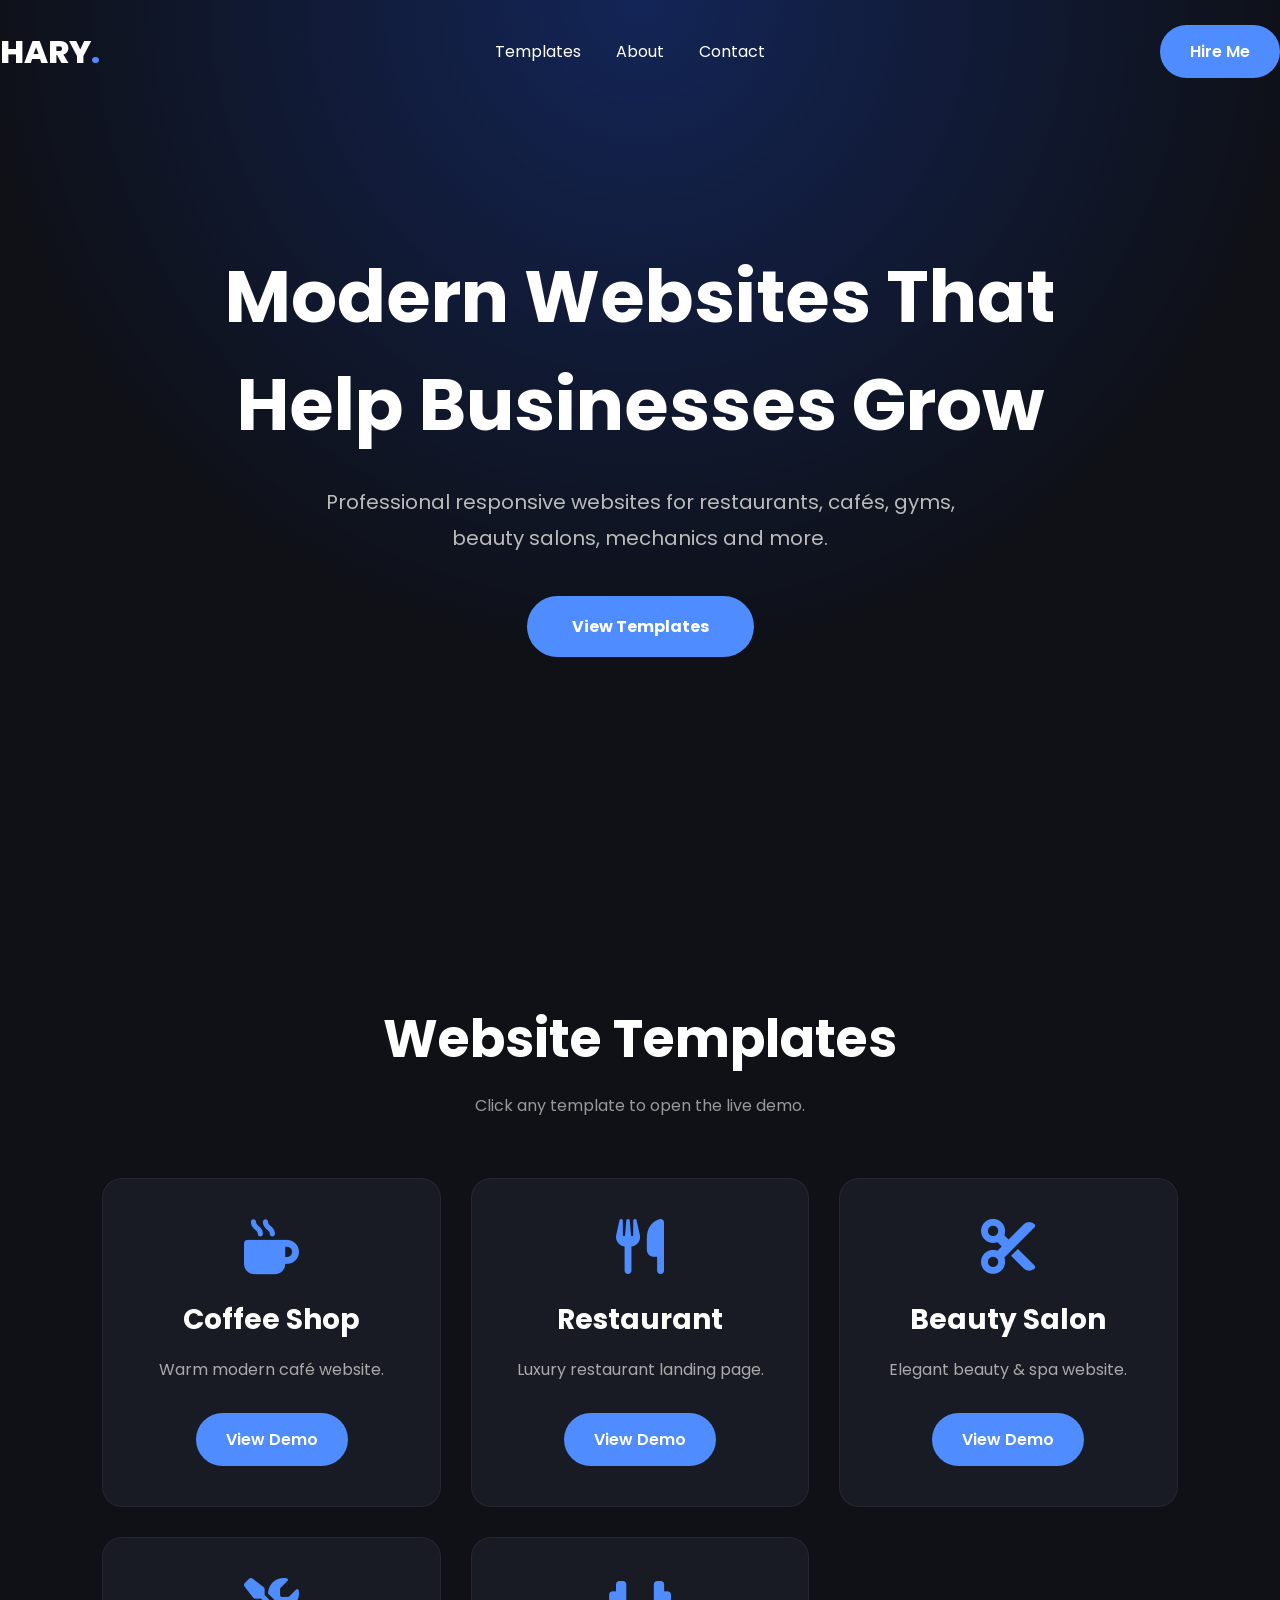
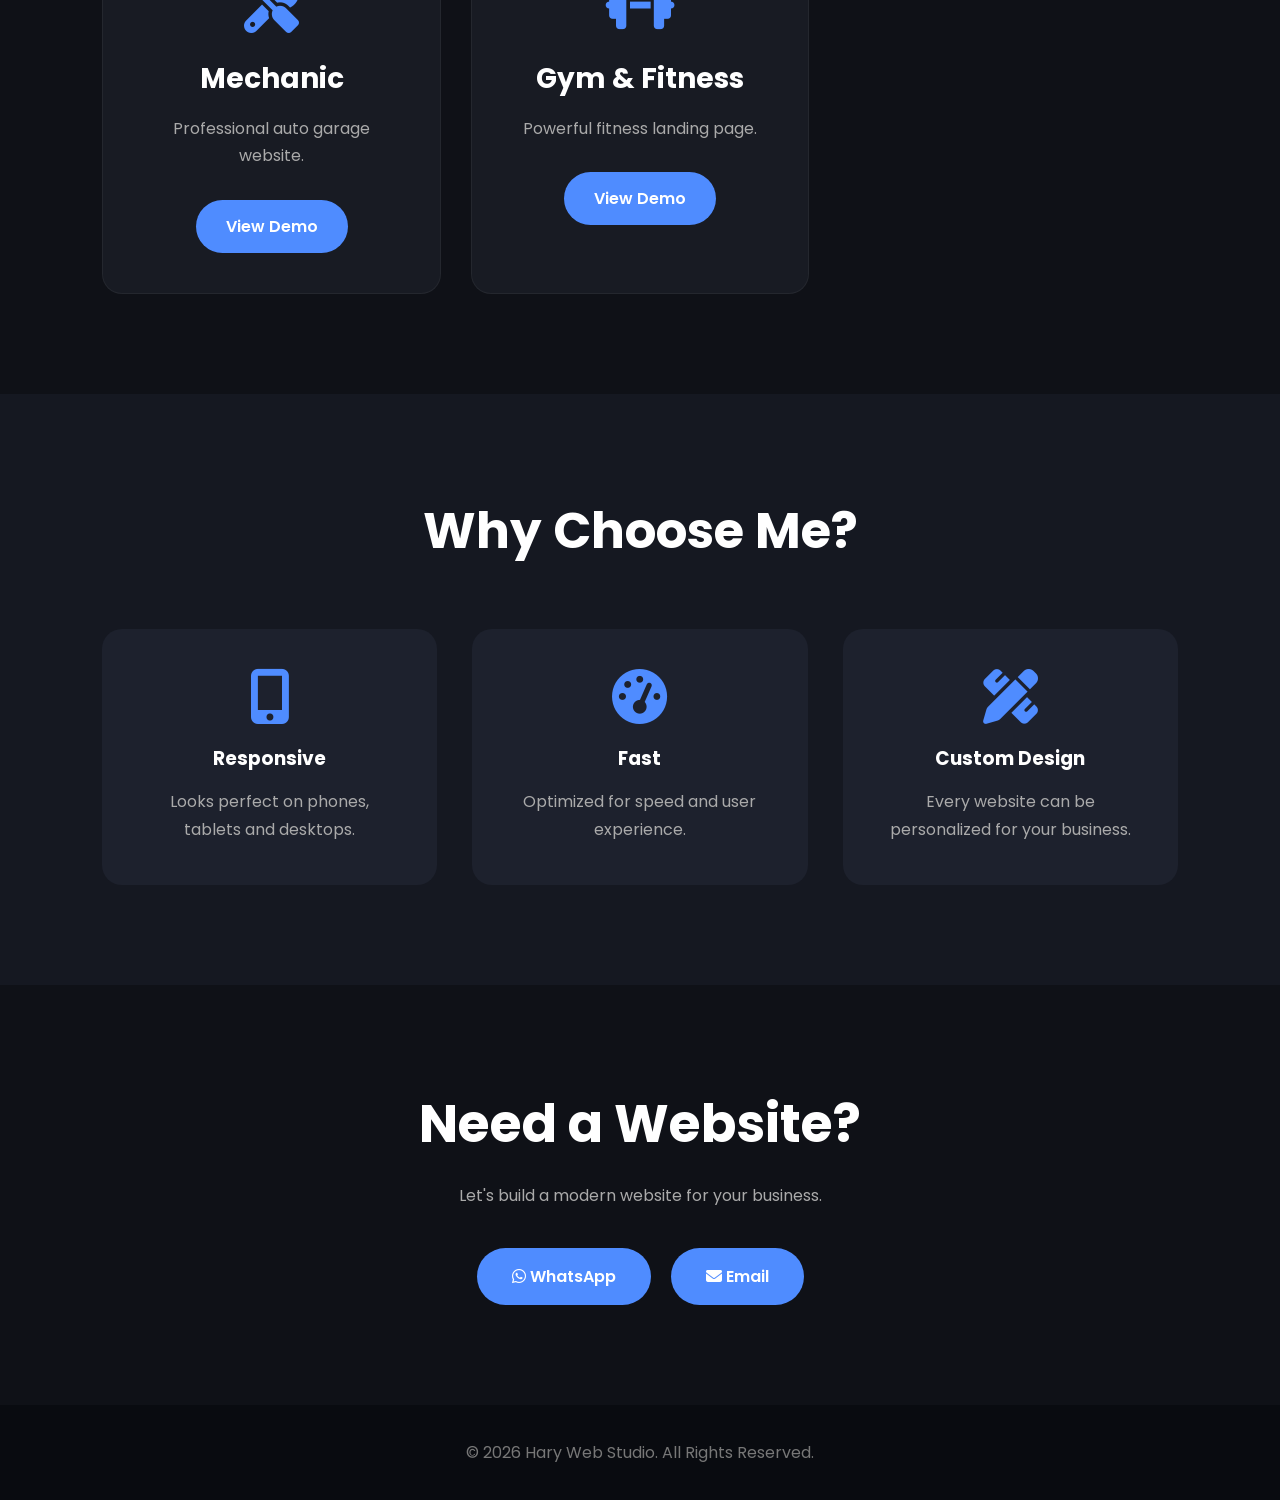
==== index.html @ 4639e648 "Complete website portfolio with 5 templates" ====
<!DOCTYPE html>
<html lang="en">

<head>

<meta charset="UTF-8">

<meta name="viewport" content="width=device-width, initial-scale=1.0">

<title>Hary Web Studio | Website Templates</title>

<link rel="preconnect" href="https://fonts.googleapis.com">

<link rel="preconnect" href="https://fonts.gstatic.com" crossorigin>

<link href="https://fonts.googleapis.com/css2?family=Poppins:wght@300;400;500;600;700;800&display=swap" rel="stylesheet">

<link rel="stylesheet" href="https://cdnjs.cloudflare.com/ajax/libs/font-awesome/6.6.0/css/all.min.css">

<link rel="stylesheet" href="style.css">

</head>

<body>

<header>

<nav>

<div class="logo">

HARY<span>.</span>

</div>

<ul>

<li><a href="#templates">Templates</a></li>

<li><a href="#about">About</a></li>

<li><a href="#contact">Contact</a></li>

</ul>

<a href="https://wa.me/213550030651?text=Hello%20Amar,%20I%20found%20your%20website%20portfolio%20and%20I'm%20interested%20in%20getting%20a%20website." class="btn" target="_blank">
Hire Me
</a>

</nav>

</header>

<section class="hero">

<h1>

Modern Websites That Help Businesses Grow

</h1>

<p>

Professional responsive websites for restaurants, cafés, gyms, beauty salons, mechanics and more.

</p>

<a href="#templates" class="hero-btn">

View Templates

</a>

</section>

<section id="templates" class="templates">

<h2>

Website Templates

</h2>

<p>

Click any template to open the live demo.

</p>

<div class="grid">

<div class="card">

<i class="fa-solid fa-mug-hot"></i>

<h3>

Coffee Shop

</h3>

<p>

Warm modern café website.

</p>

<a href="coffee/index.html">

View Demo

</a>

</div>

<div class="card">

<i class="fa-solid fa-utensils"></i>

<h3>

Restaurant

</h3>

<p>

Luxury restaurant landing page.

</p>

<a href="restaurant/index.html">

View Demo

</a>

</div>

<div class="card">

<i class="fa-solid fa-scissors"></i>

<h3>

Beauty Salon

</h3>

<p>

Elegant beauty & spa website.

</p>

<a href="beauty/index.html">

View Demo

</a>

</div>

<div class="card">

<i class="fa-solid fa-screwdriver-wrench"></i>

<h3>

Mechanic

</h3>

<p>

Professional auto garage website.

</p>

<a href="mechanic/index.html">

View Demo

</a>

</div>

<div class="card">

<i class="fa-solid fa-dumbbell"></i>

<h3>

Gym & Fitness

</h3>

<p>

Powerful fitness landing page.

</p>

<a href="gym/index.html">

View Demo

</a>

</div>

</div>

</section>

<section id="about" class="about">

<h2>

Why Choose Me?

</h2>

<div class="features">

<div>

<i class="fa-solid fa-mobile-screen-button"></i>

<h3>

Responsive

</h3>

<p>

Looks perfect on phones, tablets and desktops.

</p>

</div>

<div>

<i class="fa-solid fa-gauge-high"></i>

<h3>

Fast

</h3>

<p>

Optimized for speed and user experience.

</p>

</div>

<div>

<i class="fa-solid fa-pen-ruler"></i>

<h3>

Custom Design

</h3>

<p>

Every website can be personalized for your business.

</p>

</div>

</div>

</section>

<section id="contact" class="contact">

<h2>

Need a Website?

</h2>

<p>

Let's build a modern website for your business.

</p>

<div class="buttons">

<a href="https://wa.me/213550030651?text=Hello%20Amar,%20I'm%20interested%20in%20your%20services." class="floating" target="_blank">

<i class="fa-brands fa-whatsapp"></i>

WhatsApp

</a>

<a href="mailto:amar.elhachemi.cherki@gmail.com?subject=Website%20Inquiry&body=Hello%20Amar,%20I%20would%20like%20to%20discuss%20a%20website%20project.">

<i class="fa-solid fa-envelope"></i>

Email

</a>

</div>

</section>

<footer>

<p>

© 2026 Hary Web Studio. All Rights Reserved.

</p>

</footer>

<script src="script.js"></script>

</body>

</html>
---- style.css ----
/* ===========================
RESET
=========================== */

*{
margin:0;
padding:0;
box-sizing:border-box;
scroll-behavior:smooth;
}

body{
font-family:'Poppins',sans-serif;
background:#0f1117;
color:#fff;
overflow-x:hidden;
}

a{
text-decoration:none;
color:inherit;
}

img{
max-width:100%;
display:block;
}

section{
padding:100px 8%;
}

/* ===========================
NAVBAR
=========================== */

header{
position:fixed;
top:0;
left:0;
width:100%;
z-index:999;
transition:.35s;
}

header.scrolled{
background:rgba(15,17,23,.92);
backdrop-filter:blur(15px);
box-shadow:0 10px 30px rgba(0,0,0,.4);
}

nav{

max-width:1300px;
margin:auto;

display:flex;
justify-content:space-between;
align-items:center;

padding:25px 0;

}

.logo{

font-size:32px;
font-weight:800;

}

.logo span{

color:#4f8cff;

}

nav ul{

display:flex;
gap:35px;

list-style:none;

}

nav ul a{

transition:.3s;

}

nav ul a:hover{

color:#4f8cff;

}

.btn{

background:#4f8cff;

padding:14px 30px;

border-radius:40px;

font-weight:600;

transition:.3s;

}

.btn:hover{

transform:translateY(-5px);

box-shadow:0 15px 35px rgba(79,140,255,.35);

}

/* ===========================
HERO
=========================== */

.hero{

height:100vh;

display:flex;
flex-direction:column;
justify-content:center;
align-items:center;

text-align:center;

background:

radial-gradient(circle at top,#1d4ed855,#0f1117 60%);

}

.hero h1{

font-size:72px;

max-width:900px;

margin-bottom:25px;

}

.hero p{

font-size:20px;

color:#bbb;

max-width:700px;

line-height:1.8;

margin-bottom:40px;

}

.hero-btn{

background:#4f8cff;

padding:18px 45px;

border-radius:50px;

font-weight:700;

transition:.3s;

}

.hero-btn:hover{

transform:scale(1.05);

}

/* ===========================
TEMPLATES
=========================== */

.templates{

text-align:center;

}

.templates h2{

font-size:52px;

margin-bottom:15px;

}

.templates>p{

color:#999;

margin-bottom:60px;

}

.grid{

max-width:1300px;

margin:auto;

display:grid;

grid-template-columns:repeat(auto-fit,minmax(300px,1fr));

gap:30px;

}

.card{

background:#181b23;

padding:40px;

border-radius:20px;

transition:.35s;

border:1px solid rgba(255,255,255,.05);

}

.card:hover{

transform:translateY(-12px);

border-color:#4f8cff;

box-shadow:0 20px 45px rgba(79,140,255,.18);

}

.card i{

font-size:55px;

color:#4f8cff;

margin-bottom:25px;

}

.card h3{

font-size:28px;

margin-bottom:15px;

}

.card p{

color:#aaa;

line-height:1.7;

margin-bottom:30px;

}

.card a{

display:inline-block;

padding:14px 30px;

background:#4f8cff;

border-radius:40px;

font-weight:600;

transition:.3s;

}

.card a:hover{

background:white;

color:#111;

}

/* ===========================
ABOUT
=========================== */

.about{

background:#151821;

text-align:center;

}

.about h2{

font-size:50px;

margin-bottom:60px;

}

.features{

max-width:1200px;

margin:auto;

display:grid;

grid-template-columns:repeat(auto-fit,minmax(280px,1fr));

gap:35px;

}

.features div{

background:#1d212d;

padding:40px;

border-radius:20px;

transition:.35s;

}

.features div:hover{

transform:translateY(-10px);

}

.features i{

font-size:55px;

color:#4f8cff;

margin-bottom:20px;

}

.features h3{

margin-bottom:15px;

}

.features p{

color:#aaa;

line-height:1.8;

}

/* ===========================
CONTACT
=========================== */

.contact{

text-align:center;

}

.contact h2{

font-size:52px;

margin-bottom:20px;

}

.contact p{

color:#aaa;

margin-bottom:40px;

}

.buttons{

display:flex;

justify-content:center;

gap:20px;

flex-wrap:wrap;

}

.buttons a{

padding:16px 35px;

background:#4f8cff;

border-radius:50px;

font-weight:600;

transition:.3s;

}

.buttons a:hover{

transform:translateY(-5px);

}

/* ===========================
FOOTER
=========================== */

footer{

background:#090b10;

padding:35px;

text-align:center;

color:#777;

}

/* ===========================
ANIMATIONS
=========================== */

.hidden{

opacity:0;

transform:translateY(60px);

transition:1s;

}

.show{

opacity:1;

transform:translateY(0);

}

/* ===========================
RESPONSIVE
=========================== */

@media(max-width:900px){

.hero h1{

font-size:46px;

}

nav ul{

display:none;

}

.btn{

display:none;

}

.templates h2,
.about h2,
.contact h2{

font-size:40px;

}

}
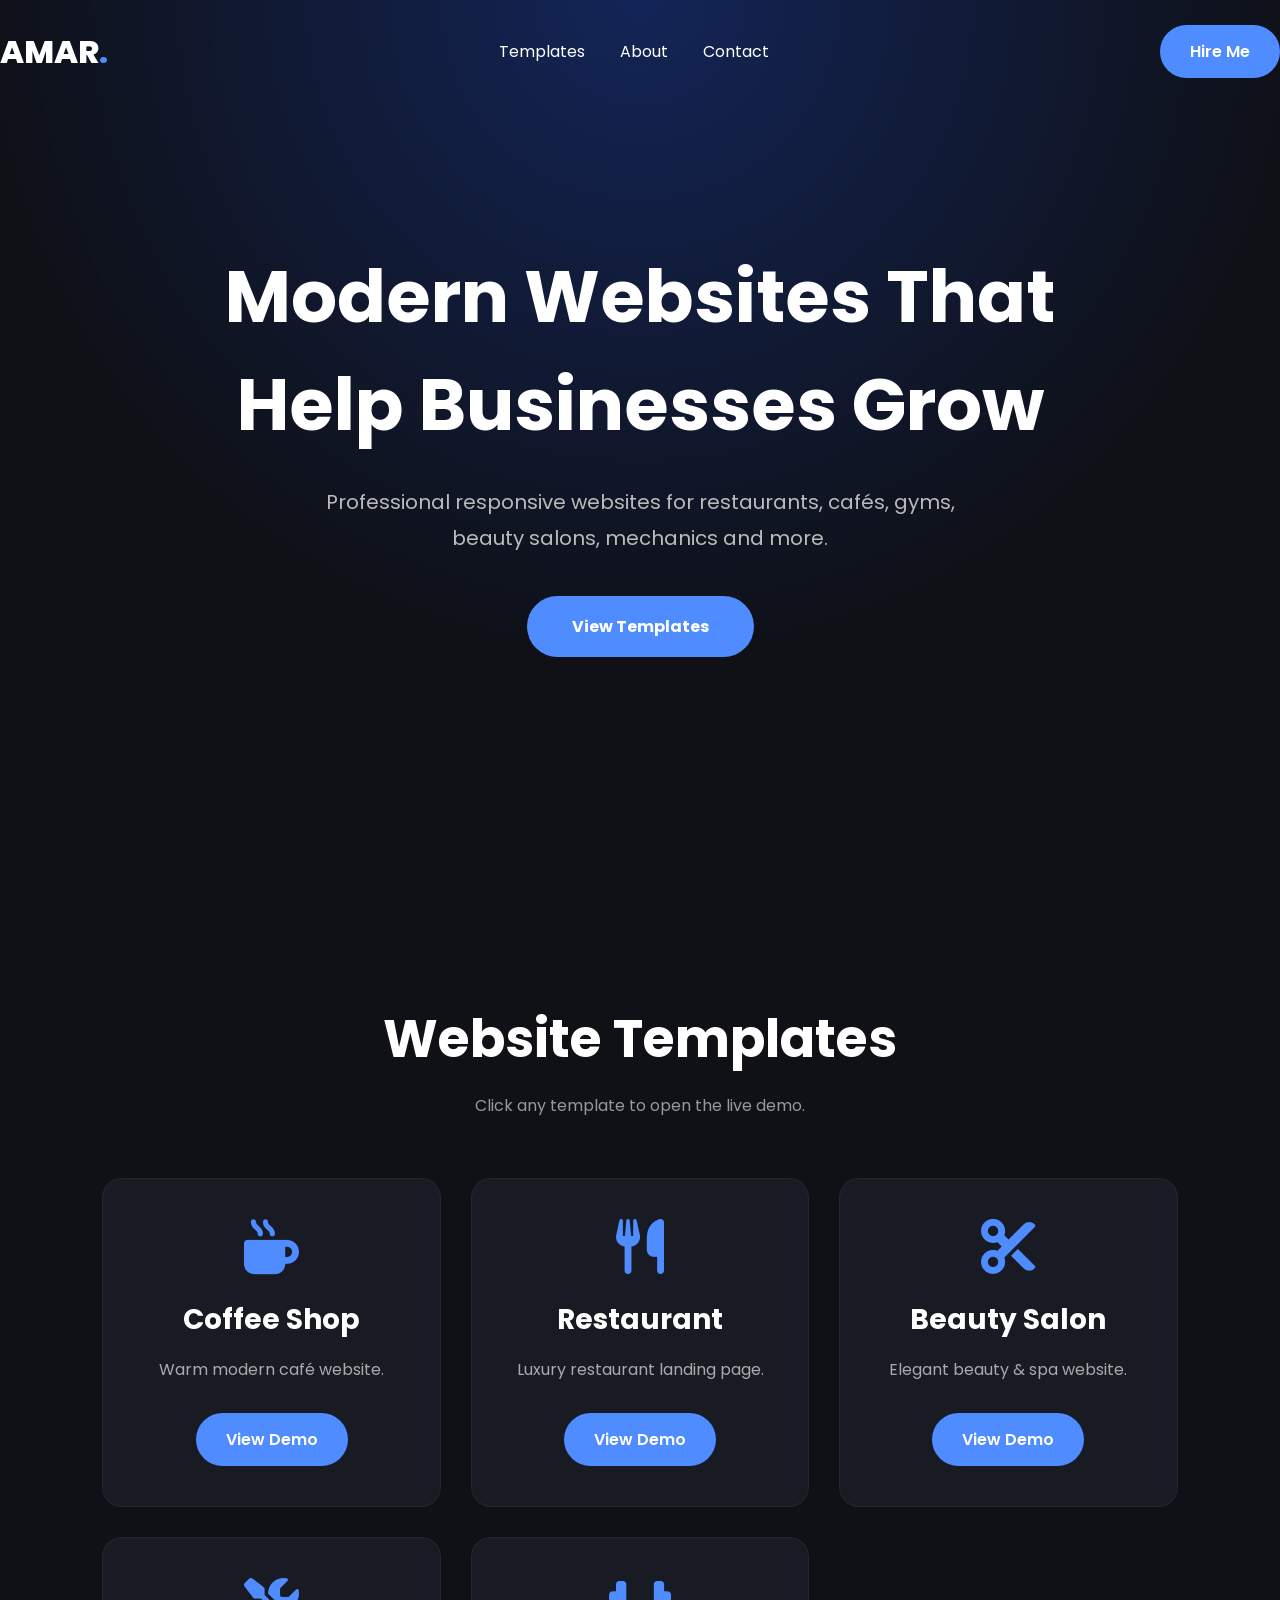
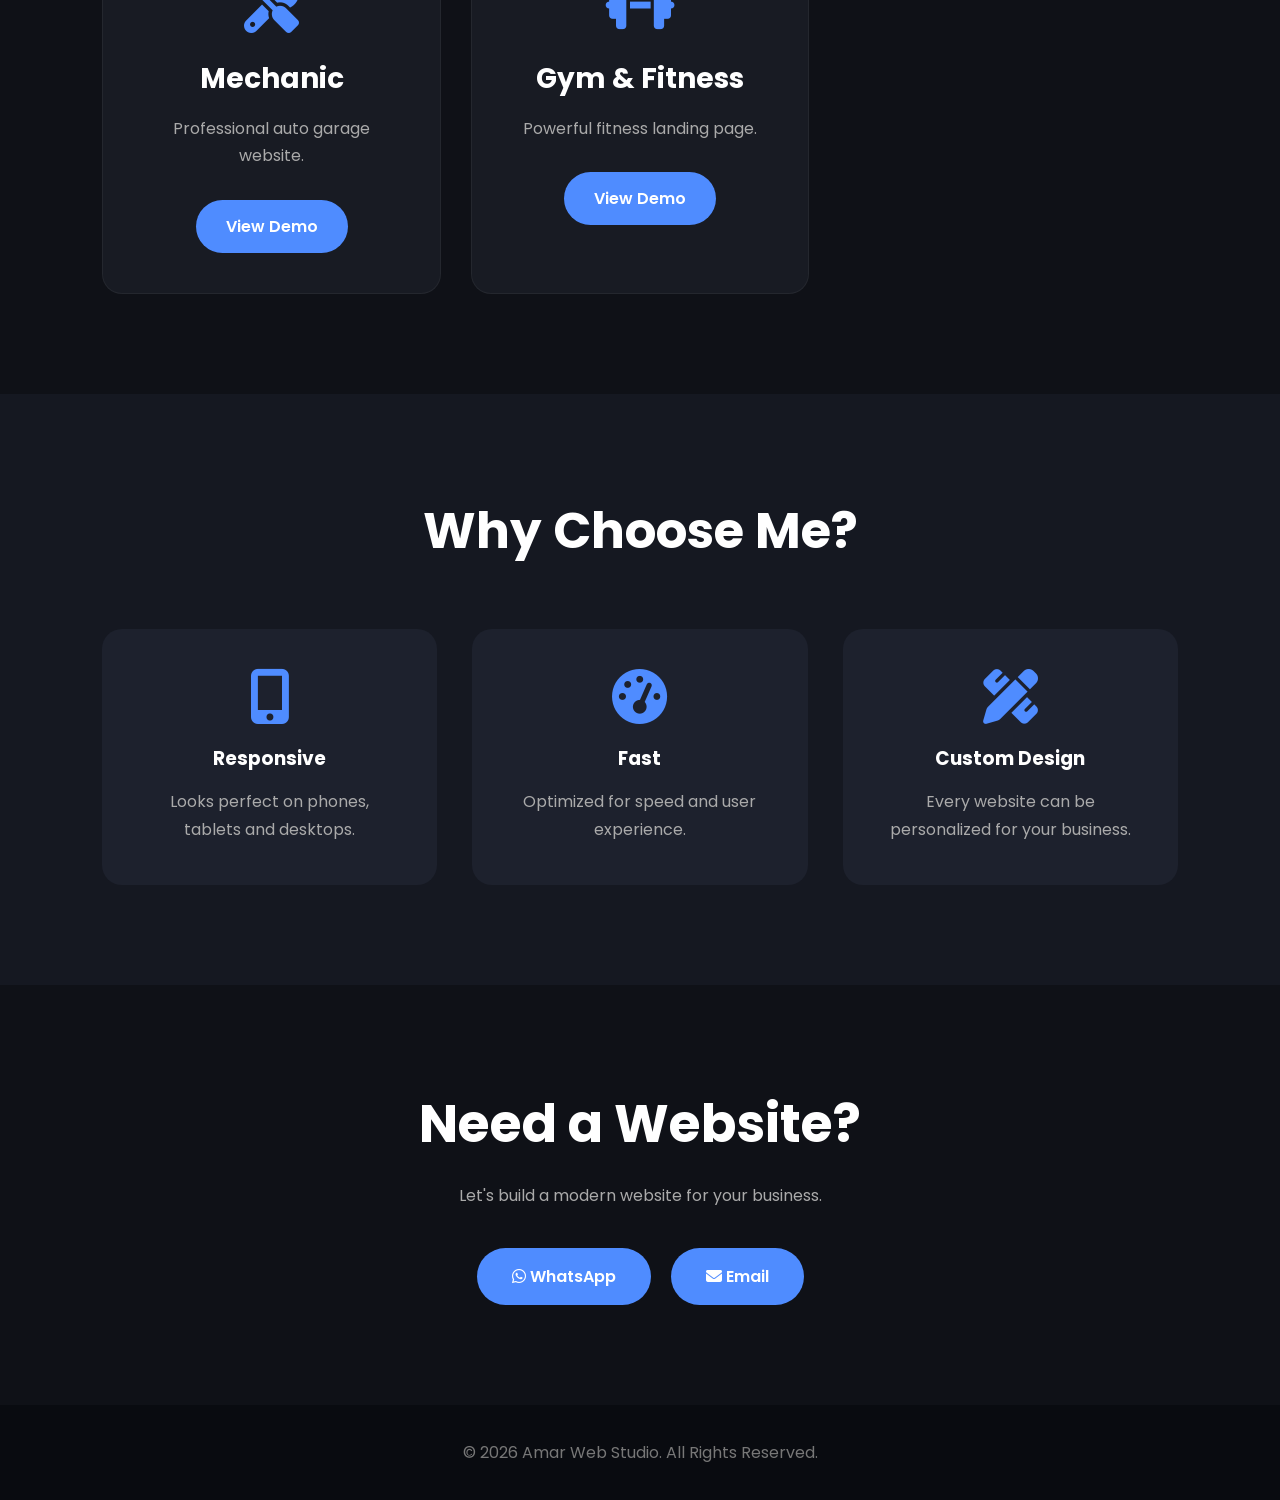
==== commit e9bd40d6: "resolve merge conflicts" ====
--- a/index.html
+++ b/index.html
@@ -7,7 +7,7 @@
 
 <meta name="viewport" content="width=device-width, initial-scale=1.0">
 
-<title>Hary Web Studio | Website Templates</title>
+<title>Amar Web Studio | Website Templates</title>
 
 <link rel="preconnect" href="https://fonts.googleapis.com">
 
@@ -29,7 +29,7 @@
 
 <div class="logo">
 
-HARY<span>.</span>
+AMAR<span>.</span>
 
 </div>
 
@@ -321,7 +321,7 @@
 
 <p>
 
-© 2026 Hary Web Studio. All Rights Reserved.
+© 2026 Amar Web Studio. All Rights Reserved.
 
 </p>
 
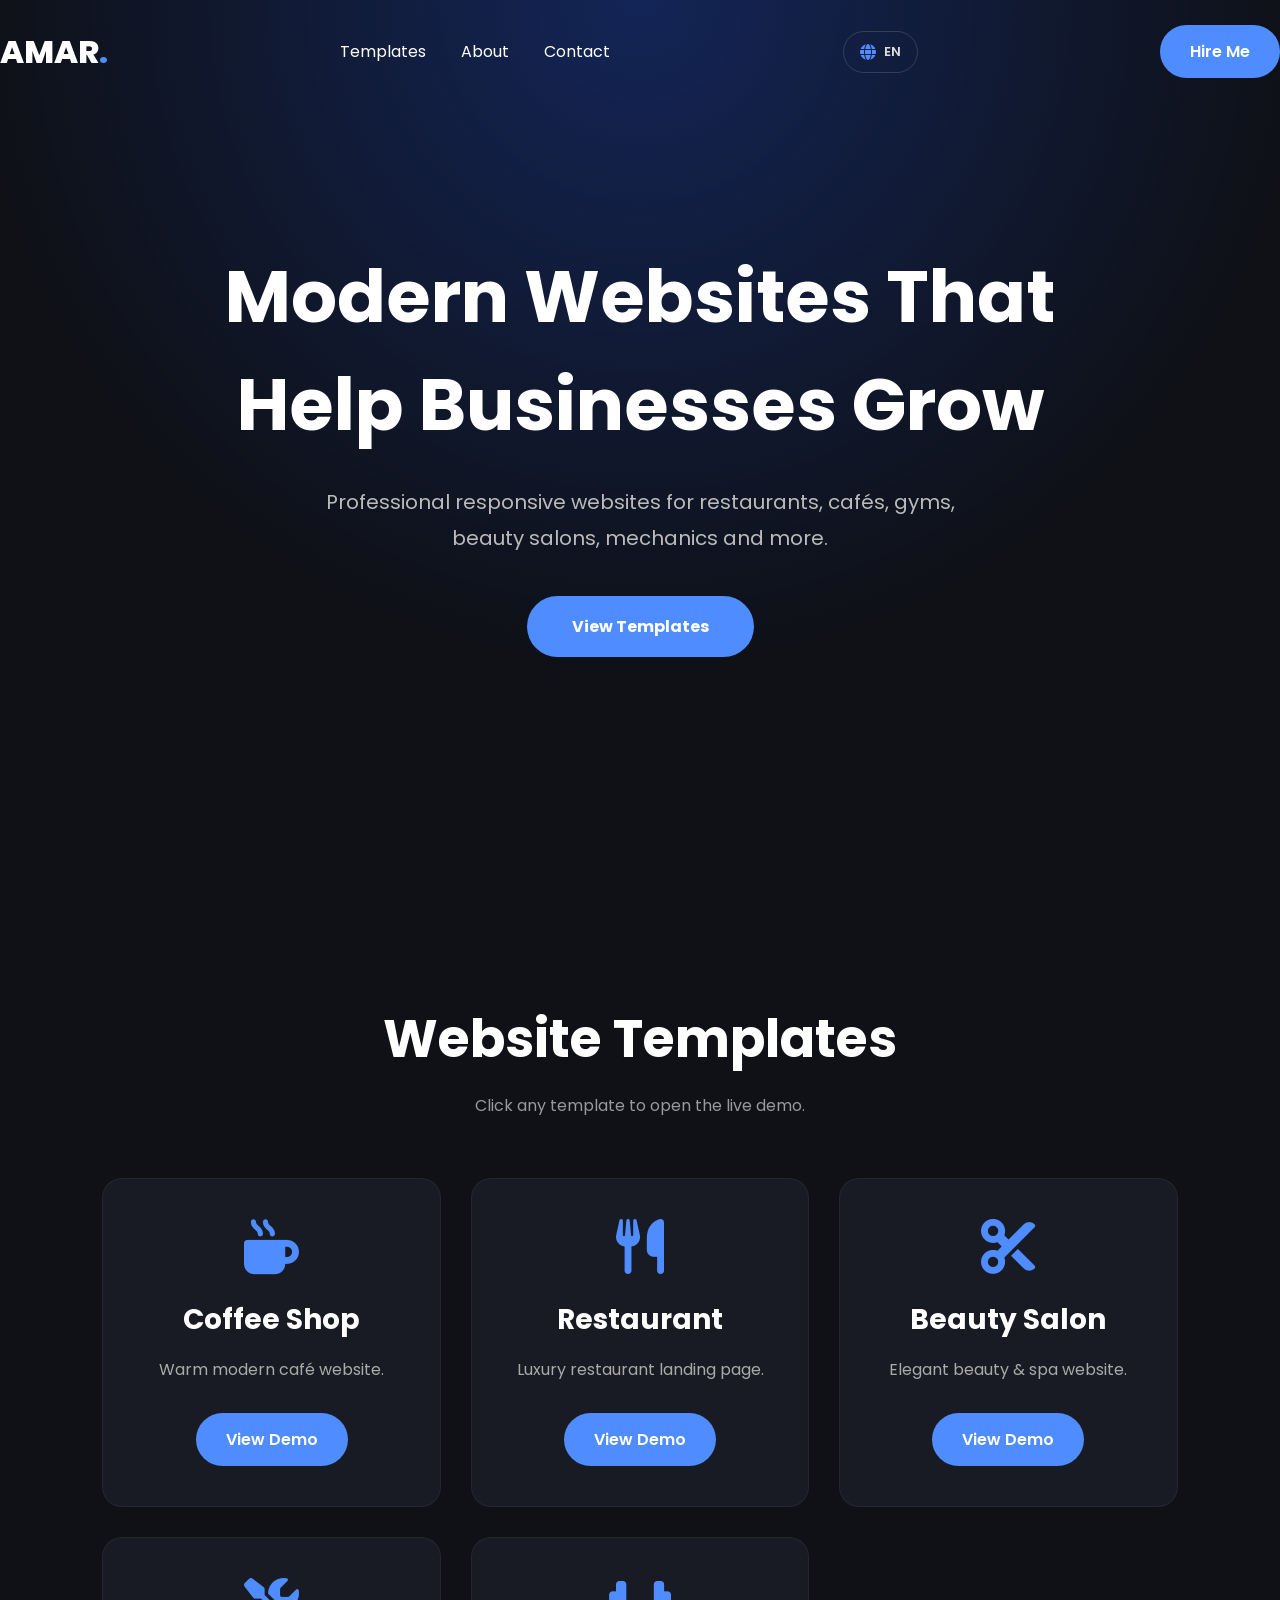
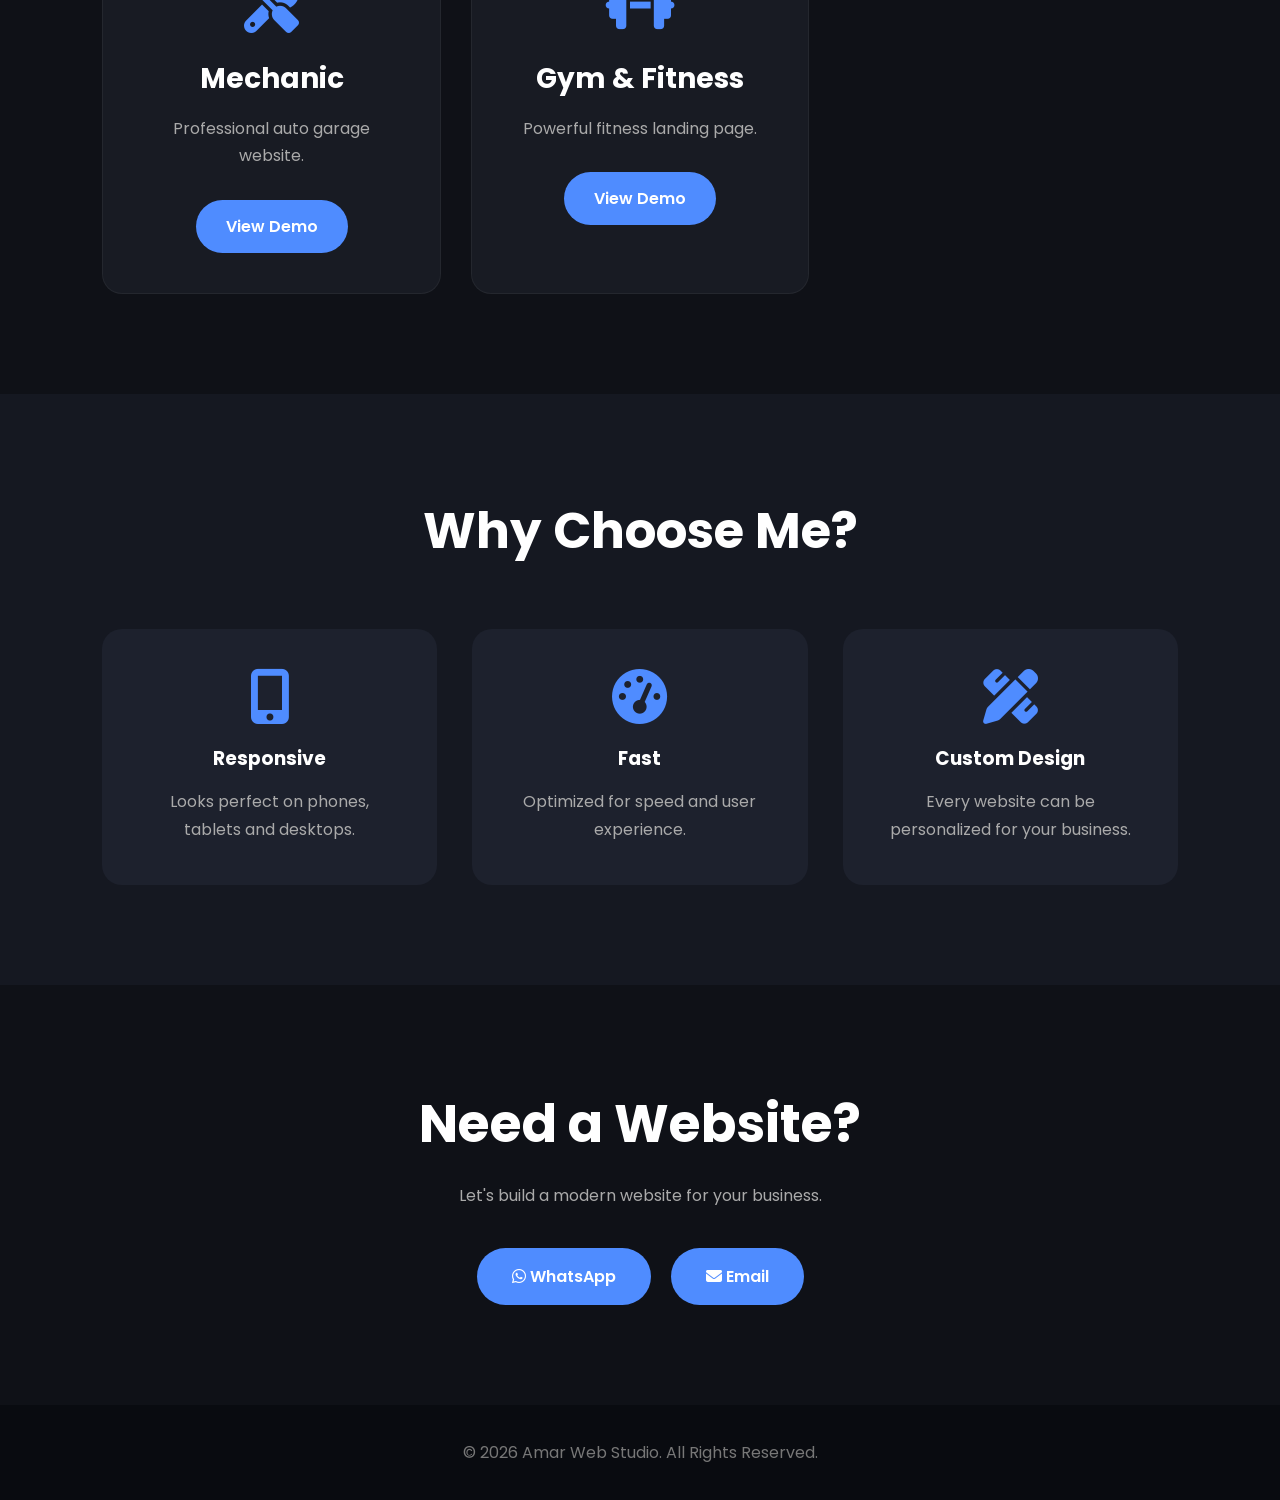
==== commit 29e523cb: "update website templates" ====
--- a/index.html
+++ b/index.html
@@ -13,7 +13,7 @@
 
 <link rel="preconnect" href="https://fonts.gstatic.com" crossorigin>
 
-<link href="https://fonts.googleapis.com/css2?family=Poppins:wght@300;400;500;600;700;800&display=swap" rel="stylesheet">
+<link href="https://fonts.googleapis.com/css2?family=Poppins:wght@300;400;500;600;700;800&family=Cairo:wght@400;600;700;800&display=swap" rel="stylesheet">
 
 <link rel="stylesheet" href="https://cdnjs.cloudflare.com/ajax/libs/font-awesome/6.6.0/css/all.min.css">
 
@@ -35,15 +35,37 @@
 
 <ul>
 
-<li><a href="#templates">Templates</a></li>
-
-<li><a href="#about">About</a></li>
-
-<li><a href="#contact">Contact</a></li>
+<li><a href="#templates" data-i18n="nav.templates">Templates</a></li>
+
+<li><a href="#about" data-i18n="nav.about">About</a></li>
+
+<li><a href="#contact" data-i18n="nav.contact">Contact</a></li>
 
 </ul>
 
-<a href="https://wa.me/213550030651?text=Hello%20Amar,%20I%20found%20your%20website%20portfolio%20and%20I'm%20interested%20in%20getting%20a%20website." class="btn" target="_blank">
+<div class="lang-switch">
+
+<button type="button" class="lang-globe" id="langGlobeBtn" aria-label="Change language">
+
+<i class="fa-solid fa-globe"></i>
+
+<span id="langGlobeCode">EN</span>
+
+</button>
+
+<div class="lang-dropdown" id="langDropdown">
+
+<button type="button" class="lang-option active" data-lang="en">English</button>
+
+<button type="button" class="lang-option" data-lang="fr">Français</button>
+
+<button type="button" class="lang-option" data-lang="ar">العربية</button>
+
+</div>
+
+</div>
+
+<a href="https://wa.me/213550030651?text=Hello%20Amar,%20I%20found%20your%20website%20portfolio%20and%20I'm%20interested%20in%20getting%20a%20website." class="btn" target="_blank" data-i18n="nav.hire">
 Hire Me
 </a>
 
@@ -53,19 +75,19 @@
 
 <section class="hero">
 
-<h1>
+<h1 data-i18n="hero.title">
 
 Modern Websites That Help Businesses Grow
 
 </h1>
 
-<p>
+<p data-i18n="hero.subtitle">
 
 Professional responsive websites for restaurants, cafés, gyms, beauty salons, mechanics and more.
 
 </p>
 
-<a href="#templates" class="hero-btn">
+<a href="#templates" class="hero-btn" data-i18n="hero.btn">
 
 View Templates
 
@@ -75,13 +97,13 @@
 
 <section id="templates" class="templates">
 
-<h2>
+<h2 data-i18n="templates.title">
 
 Website Templates
 
 </h2>
 
-<p>
+<p data-i18n="templates.subtitle">
 
 Click any template to open the live demo.
 
@@ -93,19 +115,19 @@
 
 <i class="fa-solid fa-mug-hot"></i>
 
-<h3>
+<h3 data-i18n="templates.coffee.title">
 
 Coffee Shop
 
 </h3>
 
-<p>
+<p data-i18n="templates.coffee.desc">
 
 Warm modern café website.
 
 </p>
 
-<a href="coffee/index.html">
+<a href="coffee/index.html" data-i18n="templates.demo">
 
 View Demo
 
@@ -117,19 +139,19 @@
 
 <i class="fa-solid fa-utensils"></i>
 
-<h3>
+<h3 data-i18n="templates.restaurant.title">
 
 Restaurant
 
 </h3>
 
-<p>
+<p data-i18n="templates.restaurant.desc">
 
 Luxury restaurant landing page.
 
 </p>
 
-<a href="restaurant/index.html">
+<a href="restaurant/index.html" data-i18n="templates.demo">
 
 View Demo
 
@@ -141,19 +163,19 @@
 
 <i class="fa-solid fa-scissors"></i>
 
-<h3>
+<h3 data-i18n="templates.beauty.title">
 
 Beauty Salon
 
 </h3>
 
-<p>
+<p data-i18n="templates.beauty.desc">
 
 Elegant beauty & spa website.
 
 </p>
 
-<a href="beauty/index.html">
+<a href="beauty/index.html" data-i18n="templates.demo">
 
 View Demo
 
@@ -165,19 +187,19 @@
 
 <i class="fa-solid fa-screwdriver-wrench"></i>
 
-<h3>
+<h3 data-i18n="templates.mechanic.title">
 
 Mechanic
 
 </h3>
 
-<p>
+<p data-i18n="templates.mechanic.desc">
 
 Professional auto garage website.
 
 </p>
 
-<a href="mechanic/index.html">
+<a href="mechanic/index.html" data-i18n="templates.demo">
 
 View Demo
 
@@ -189,19 +211,19 @@
 
 <i class="fa-solid fa-dumbbell"></i>
 
-<h3>
+<h3 data-i18n="templates.gym.title">
 
 Gym & Fitness
 
 </h3>
 
-<p>
+<p data-i18n="templates.gym.desc">
 
 Powerful fitness landing page.
 
 </p>
 
-<a href="gym/index.html">
+<a href="gym/index.html" data-i18n="templates.demo">
 
 View Demo
 
@@ -215,7 +237,7 @@
 
 <section id="about" class="about">
 
-<h2>
+<h2 data-i18n="about.title">
 
 Why Choose Me?
 
@@ -227,13 +249,13 @@
 
 <i class="fa-solid fa-mobile-screen-button"></i>
 
-<h3>
+<h3 data-i18n="about.responsive.title">
 
 Responsive
 
 </h3>
 
-<p>
+<p data-i18n="about.responsive.desc">
 
 Looks perfect on phones, tablets and desktops.
 
@@ -245,13 +267,13 @@
 
 <i class="fa-solid fa-gauge-high"></i>
 
-<h3>
+<h3 data-i18n="about.fast.title">
 
 Fast
 
 </h3>
 
-<p>
+<p data-i18n="about.fast.desc">
 
 Optimized for speed and user experience.
 
@@ -263,13 +285,13 @@
 
 <i class="fa-solid fa-pen-ruler"></i>
 
-<h3>
+<h3 data-i18n="about.custom.title">
 
 Custom Design
 
 </h3>
 
-<p>
+<p data-i18n="about.custom.desc">
 
 Every website can be personalized for your business.
 
@@ -283,13 +305,13 @@
 
 <section id="contact" class="contact">
 
-<h2>
+<h2 data-i18n="contact.title">
 
 Need a Website?
 
 </h2>
 
-<p>
+<p data-i18n="contact.subtitle">
 
 Let's build a modern website for your business.
 
@@ -301,7 +323,7 @@
 
 <i class="fa-brands fa-whatsapp"></i>
 
-WhatsApp
+<span data-i18n="contact.whatsapp">WhatsApp</span>
 
 </a>
 
@@ -309,7 +331,7 @@
 
 <i class="fa-solid fa-envelope"></i>
 
-Email
+<span data-i18n="contact.email">Email</span>
 
 </a>
 
@@ -319,7 +341,7 @@
 
 <footer>
 
-<p>
+<p data-i18n="footer.text">
 
 © 2026 Amar Web Studio. All Rights Reserved.
 
@@ -331,4 +353,4 @@
 
 </body>
 
-</html>+</html>
--- a/style.css
+++ b/style.css
@@ -489,9 +489,17 @@
 
 }
 
+nav{
+
+gap:12px;
+
+}
+
 .btn{
 
-display:none;
+padding:10px 20px;
+
+font-size:14px;
 
 }
 
@@ -503,4 +511,233 @@
 
 }
 
-}+}
+/* ===========================
+LANGUAGE SWITCHER (added)
+=========================== */
+
+.lang-switch{
+
+position:relative;
+
+margin-right:10px;
+
+}
+
+.lang-globe{
+
+display:flex;
+
+align-items:center;
+
+gap:8px;
+
+background:transparent;
+
+border:1px solid rgba(255,255,255,.15);
+
+color:#ddd;
+
+padding:10px 16px;
+
+border-radius:30px;
+
+font-family:'Poppins',sans-serif;
+
+font-size:13px;
+
+font-weight:600;
+
+cursor:pointer;
+
+transition:.3s;
+
+}
+
+.lang-globe i{
+
+font-size:16px;
+
+color:#4f8cff;
+
+}
+
+.lang-globe:hover{
+
+border-color:#4f8cff;
+
+color:#fff;
+
+}
+
+.lang-dropdown{
+
+position:absolute;
+
+top:calc(100% + 12px);
+
+right:0;
+
+background:#181b23;
+
+border:1px solid rgba(255,255,255,.08);
+
+border-radius:14px;
+
+padding:8px;
+
+min-width:150px;
+
+display:flex;
+
+flex-direction:column;
+
+gap:4px;
+
+box-shadow:0 20px 45px rgba(0,0,0,.45);
+
+opacity:0;
+
+visibility:hidden;
+
+transform:translateY(-8px);
+
+transition:.25s;
+
+z-index:1000;
+
+}
+
+.lang-dropdown.open{
+
+opacity:1;
+
+visibility:visible;
+
+transform:translateY(0);
+
+}
+
+.lang-option{
+
+background:transparent;
+
+border:none;
+
+color:#bbb;
+
+text-align:left;
+
+padding:10px 14px;
+
+border-radius:8px;
+
+font-family:'Poppins',sans-serif;
+
+font-size:14px;
+
+font-weight:500;
+
+cursor:pointer;
+
+transition:.2s;
+
+}
+
+.lang-option:hover{
+
+background:rgba(79,140,255,.12);
+
+color:#fff;
+
+}
+
+.lang-option.active{
+
+background:#4f8cff;
+
+color:#fff;
+
+}
+
+@media(max-width:900px){
+
+.lang-switch{
+
+margin-right:0;
+
+}
+
+.lang-globe span{
+
+display:none;
+
+}
+
+.lang-globe{
+
+padding:10px 14px;
+
+}
+
+.lang-dropdown{
+
+right:auto;
+
+left:50%;
+
+transform:translate(-50%,-8px);
+
+}
+
+.lang-dropdown.open{
+
+transform:translate(-50%,0);
+
+}
+
+}
+
+/* ===========================
+RTL SUPPORT (Arabic, added)
+=========================== */
+
+html[dir="rtl"] body{
+
+font-family:'Cairo','Poppins',sans-serif;
+
+}
+
+html[dir="rtl"] nav ul{
+
+padding-right:0;
+
+}
+
+html[dir="rtl"] .buttons{
+
+flex-direction:row-reverse;
+
+}
+
+html[dir="rtl"] .lang-switch{
+
+margin-right:0;
+
+margin-left:10px;
+
+}
+
+html[dir="rtl"] .lang-dropdown{
+
+right:auto;
+
+left:0;
+
+}
+
+html[dir="rtl"] .lang-option{
+
+text-align:right;
+
+}
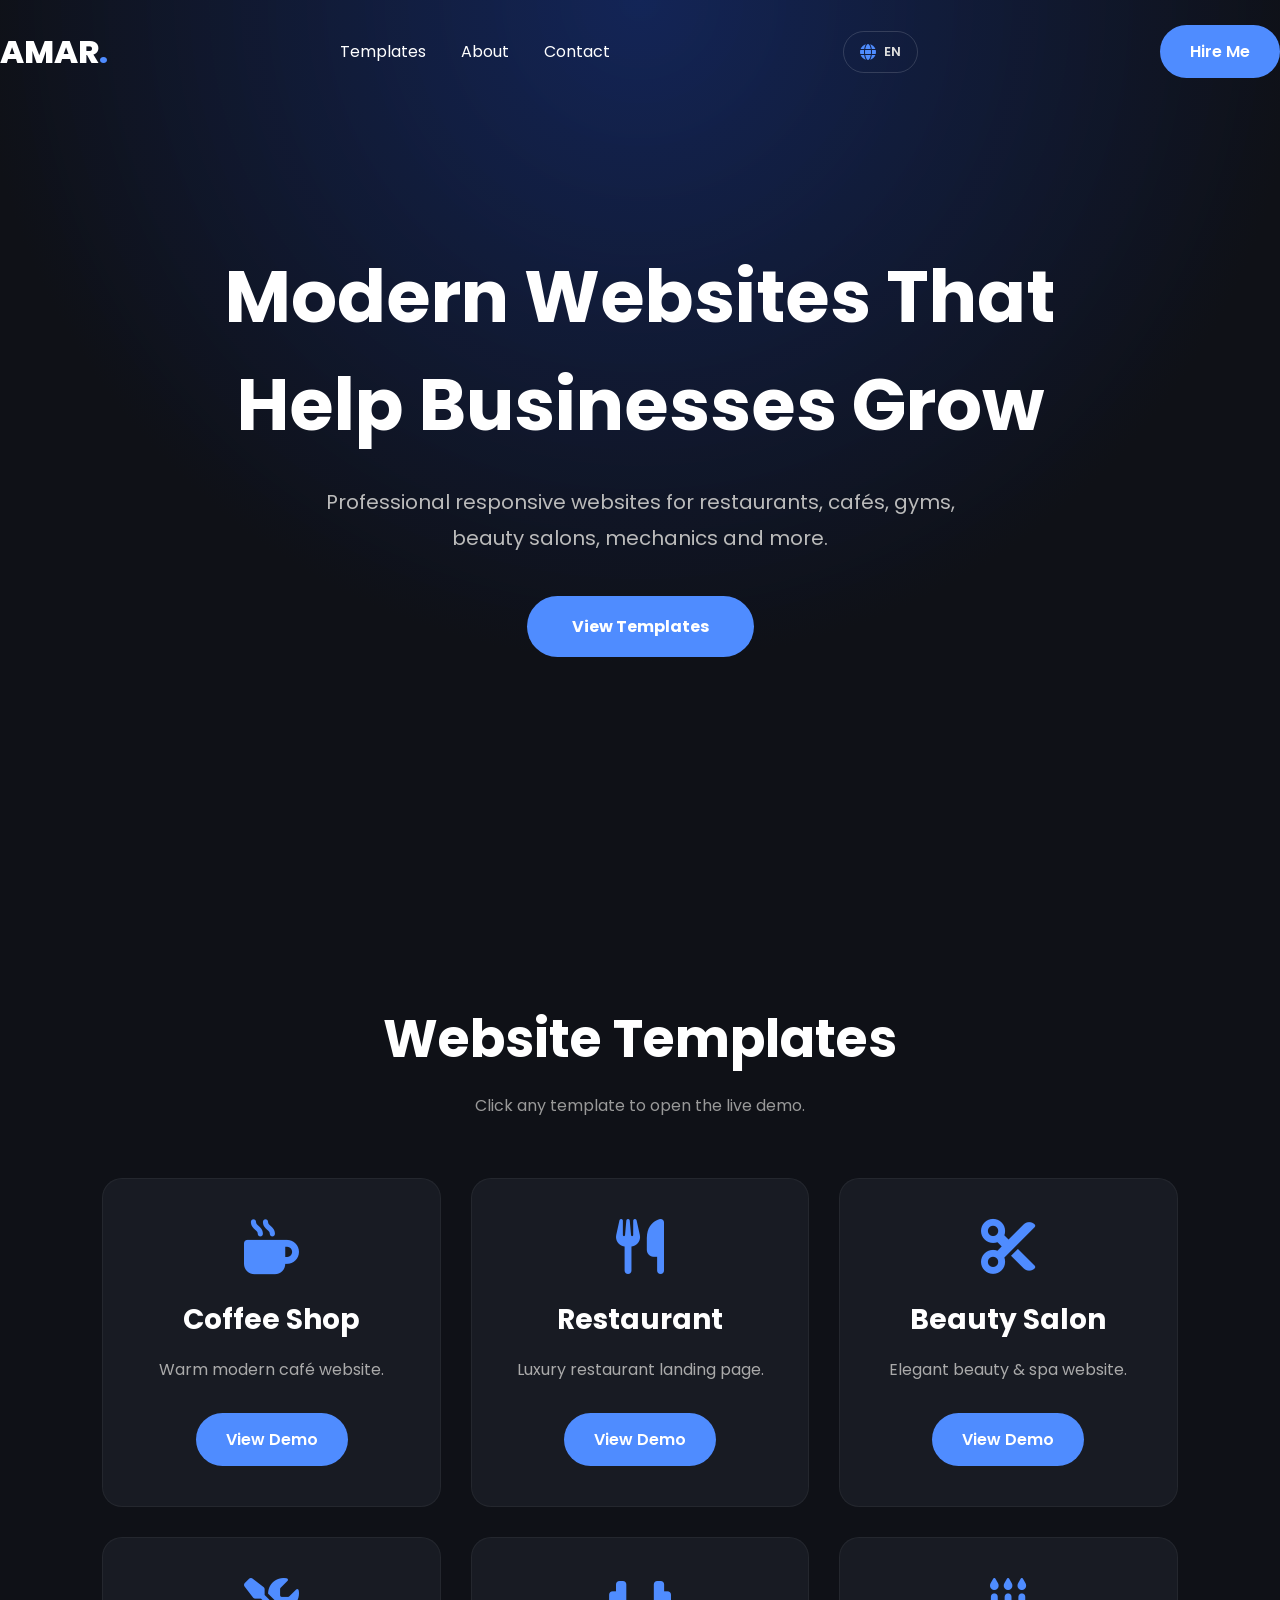
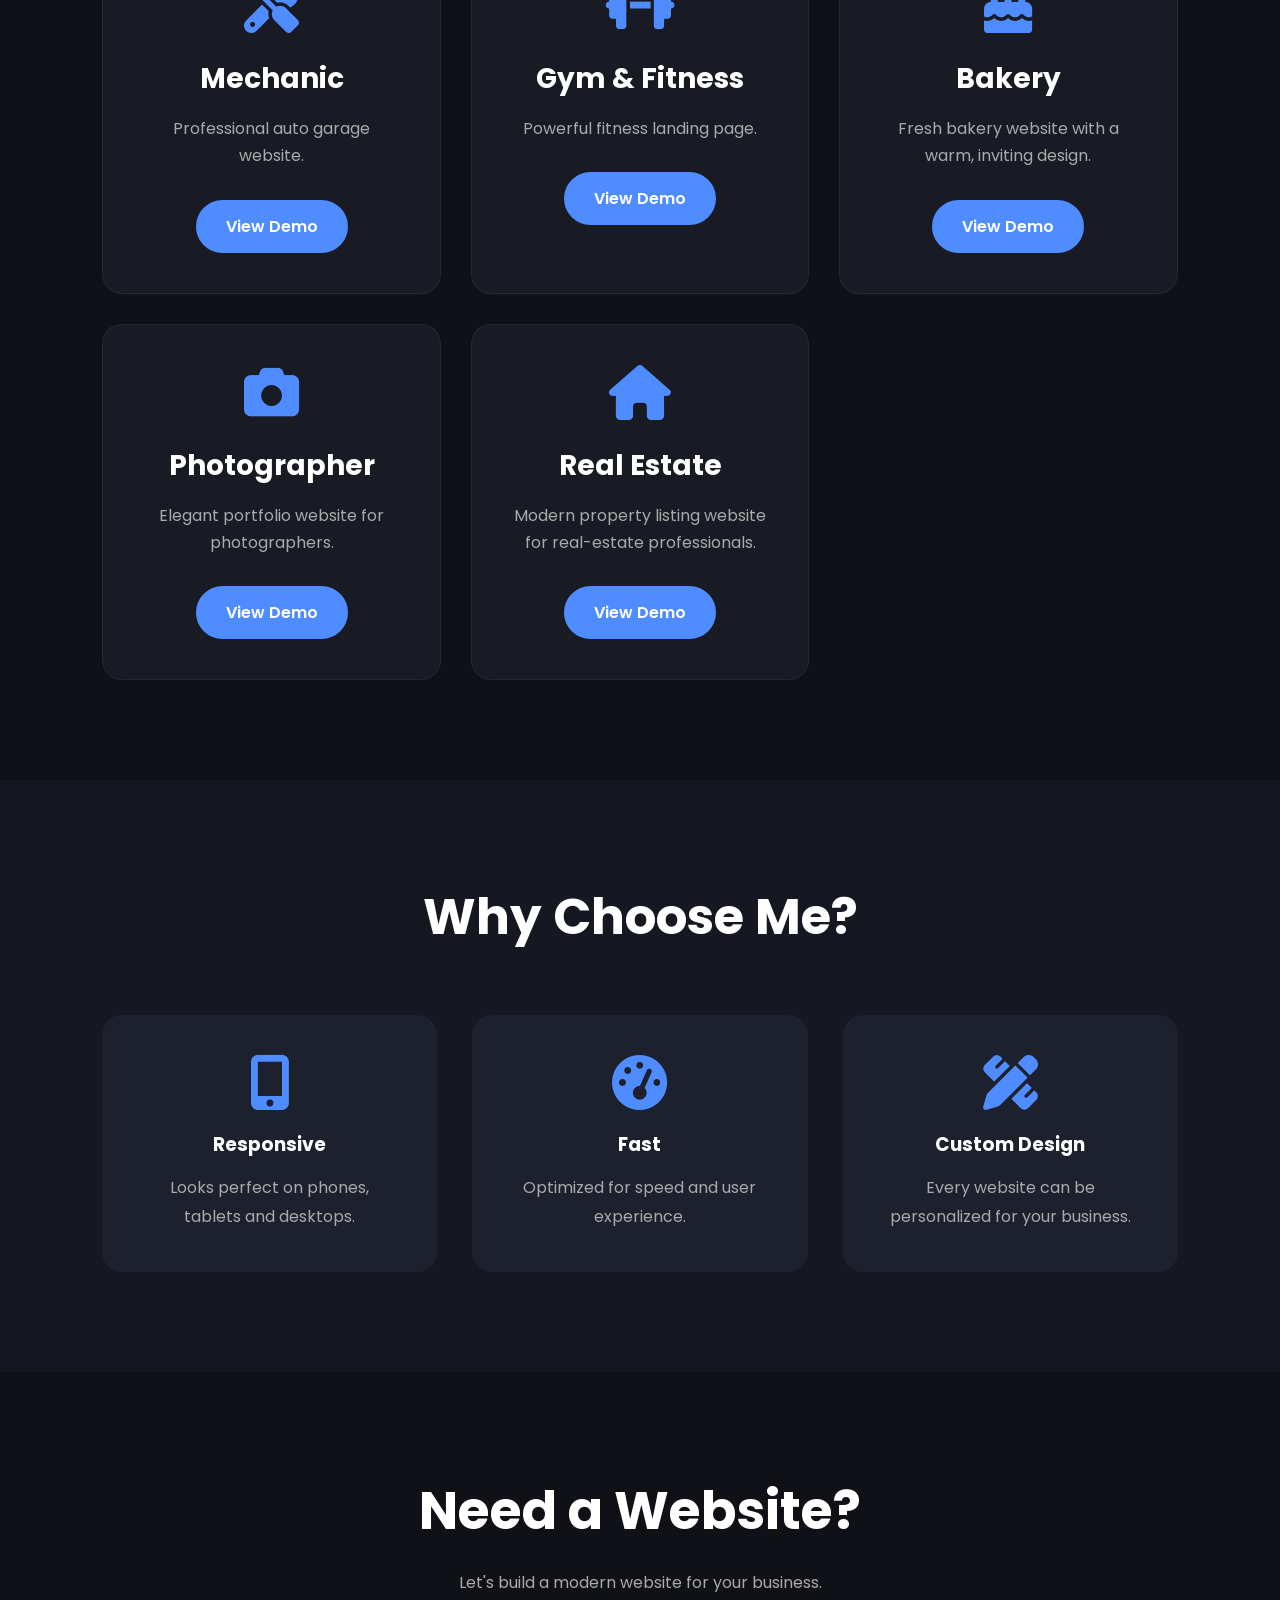
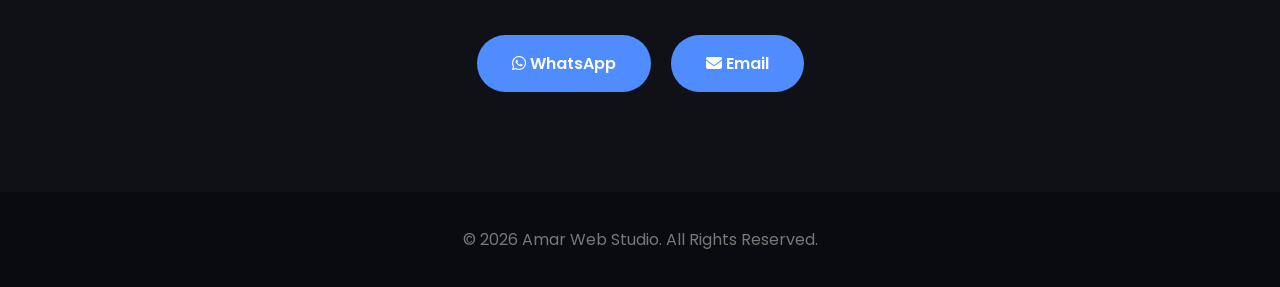
==== commit be7c74ef: "Add new template cards and fix smooth floating hover effect" ====
--- a/index.html
+++ b/index.html
@@ -230,6 +230,77 @@
 </a>
 
 </div>
+<div class="card">
+
+<i class="fa-solid fa-cake-candles"></i>
+
+<h3 data-i18n="templates.bakery.title">
+
+Bakery
+
+</h3>
+
+<p data-i18n="templates.bakery.desc">
+
+Fresh bakery website with a warm, inviting design.
+
+</p>
+
+<a href="bakery/index.html" data-i18n="templates.demo">
+
+View Demo
+
+</a>
+
+</div>
+
+<div class="card">
+
+<i class="fa-solid fa-camera"></i>
+
+<h3 data-i18n="templates.photographer.title">
+
+Photographer
+
+</h3>
+
+<p data-i18n="templates.photographer.desc">
+
+Elegant portfolio website for photographers.
+
+</p>
+
+<a href="photographer/index.html" data-i18n="templates.demo">
+
+View Demo
+
+</a>
+
+</div>
+
+<div class="card">
+
+<i class="fa-solid fa-house"></i>
+
+<h3 data-i18n="templates.realestate.title">
+
+Real Estate
+
+</h3>
+
+<p data-i18n="templates.realestate.desc">
+
+Modern property listing website for real-estate professionals.
+
+</p>
+
+<a href="real-estate/index.html" data-i18n="templates.demo">
+
+View Demo
+
+</a>
+
+</div>
 
 </div>
 
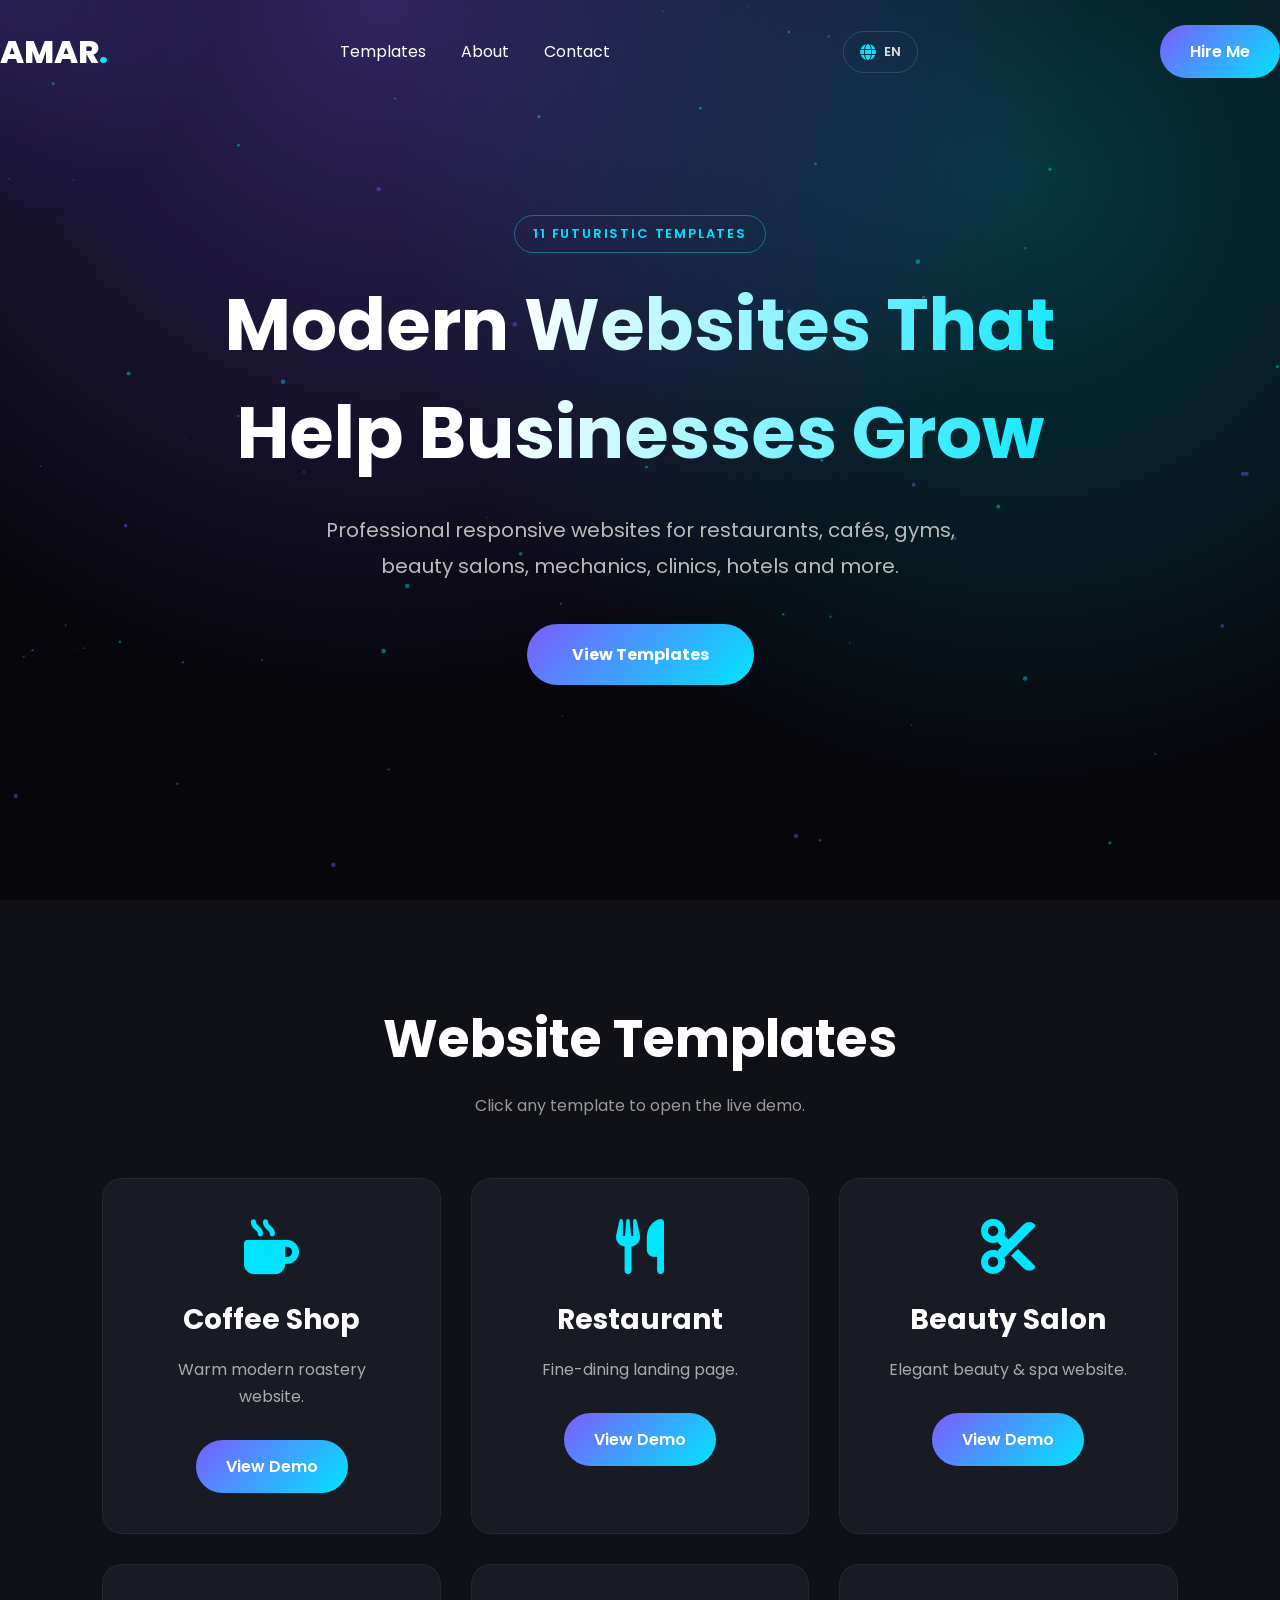
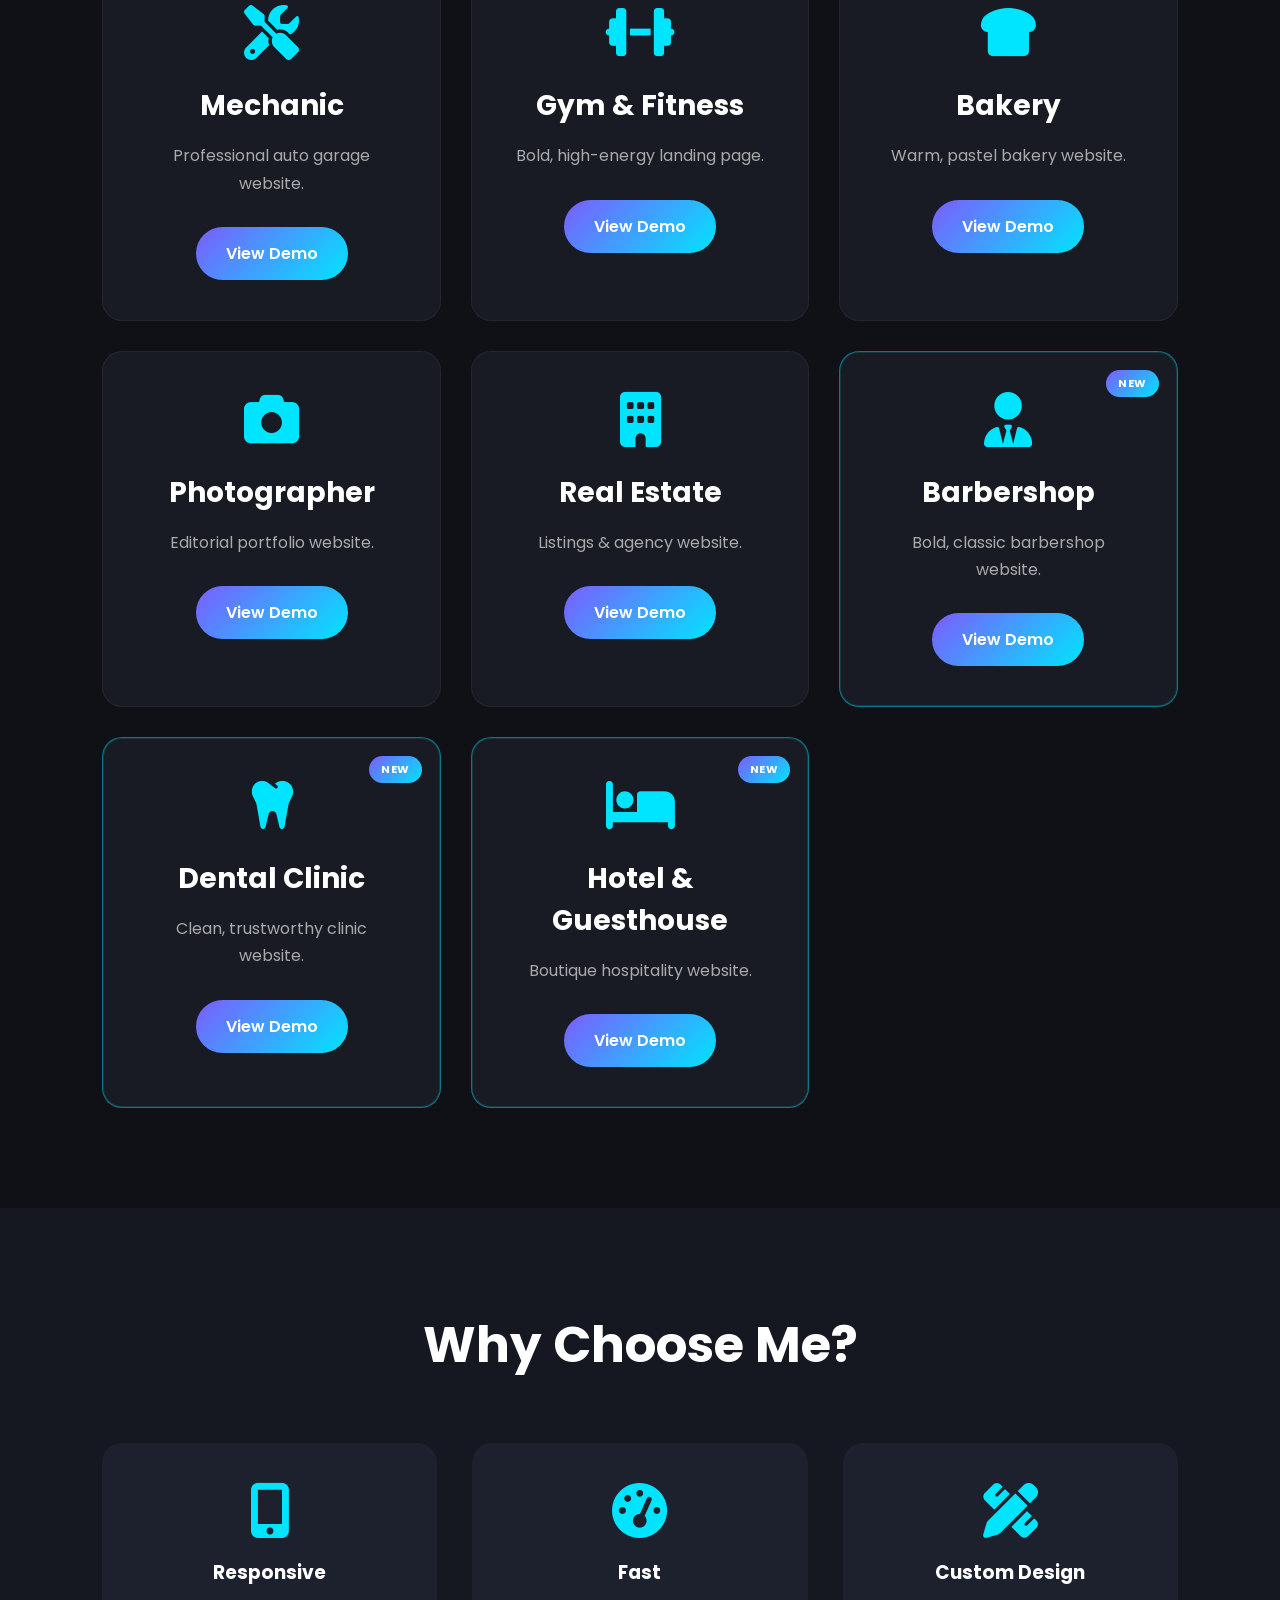
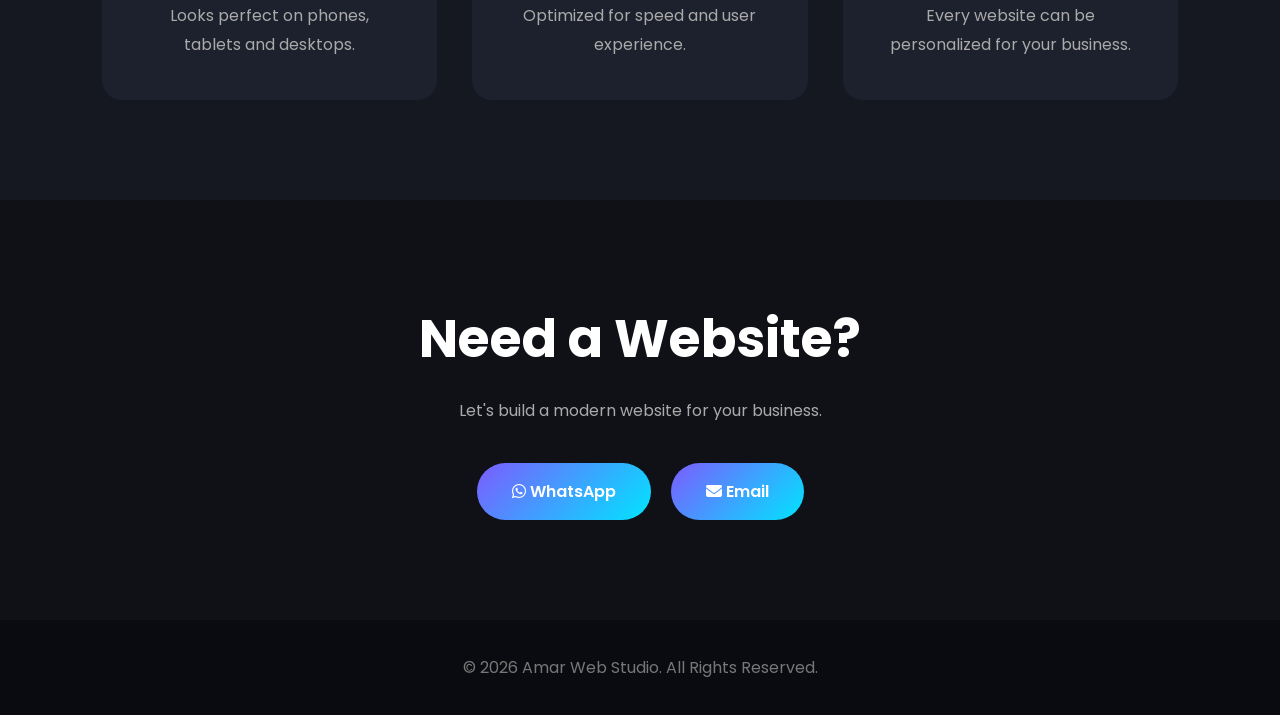
==== commit 47da0fa9: "Fix hero particle effect and cursor glow, add barbershop dental-clinic hotel templates" ====
--- a/index.html
+++ b/index.html
@@ -1,68 +1,43 @@
 <!DOCTYPE html>
 <html lang="en">
-
 <head>
 
 <meta charset="UTF-8">
-
 <meta name="viewport" content="width=device-width, initial-scale=1.0">
-
 <title>Amar Web Studio | Website Templates</title>
+<meta name="description" content="Modern, responsive website templates for local businesses — cafés, restaurants, salons, gyms, clinics, and more.">
 
 <link rel="preconnect" href="https://fonts.googleapis.com">
-
 <link rel="preconnect" href="https://fonts.gstatic.com" crossorigin>
-
 <link href="https://fonts.googleapis.com/css2?family=Poppins:wght@300;400;500;600;700;800&family=Cairo:wght@400;600;700;800&display=swap" rel="stylesheet">
-
 <link rel="stylesheet" href="https://cdnjs.cloudflare.com/ajax/libs/font-awesome/6.6.0/css/all.min.css">
-
 <link rel="stylesheet" href="style.css">
 
 </head>
 
-<body>
+<body data-fx="particles" data-fx-color="124,92,255" data-fx-color2="0,229,255">
 
 <header>
-
 <nav>
 
-<div class="logo">
-
-AMAR<span>.</span>
-
-</div>
+<div class="logo">AMAR<span>.</span></div>
 
 <ul>
-
 <li><a href="#templates" data-i18n="nav.templates">Templates</a></li>
-
 <li><a href="#about" data-i18n="nav.about">About</a></li>
-
 <li><a href="#contact" data-i18n="nav.contact">Contact</a></li>
-
 </ul>
 
 <div class="lang-switch">
-
 <button type="button" class="lang-globe" id="langGlobeBtn" aria-label="Change language">
-
 <i class="fa-solid fa-globe"></i>
-
 <span id="langGlobeCode">EN</span>
-
 </button>
-
 <div class="lang-dropdown" id="langDropdown">
-
 <button type="button" class="lang-option active" data-lang="en">English</button>
-
 <button type="button" class="lang-option" data-lang="fr">Français</button>
-
 <button type="button" class="lang-option" data-lang="ar">العربية</button>
-
-</div>
-
+</div>
 </div>
 
 <a href="https://wa.me/213550030651?text=Hello%20Amar,%20I%20found%20your%20website%20portfolio%20and%20I'm%20interested%20in%20getting%20a%20website." class="btn" target="_blank" data-i18n="nav.hire">
@@ -70,236 +45,115 @@
 </a>
 
 </nav>
-
 </header>
 
 <section class="hero">
 
+<div class="hero-inner">
+
+<span class="eyebrow" data-i18n="hero.eyebrow">11 Futuristic Templates</span>
+
 <h1 data-i18n="hero.title">
-
 Modern Websites That Help Businesses Grow
-
 </h1>
 
 <p data-i18n="hero.subtitle">
-
-Professional responsive websites for restaurants, cafés, gyms, beauty salons, mechanics and more.
-
+Professional responsive websites for restaurants, cafés, gyms, beauty salons, mechanics, clinics, hotels and more.
 </p>
 
 <a href="#templates" class="hero-btn" data-i18n="hero.btn">
-
 View Templates
-
-</a>
+</a>
+
+</div>
 
 </section>
 
 <section id="templates" class="templates">
 
-<h2 data-i18n="templates.title">
-
-Website Templates
-
-</h2>
-
-<p data-i18n="templates.subtitle">
-
-Click any template to open the live demo.
-
-</p>
+<h2 data-i18n="templates.title">Website Templates</h2>
+<p data-i18n="templates.subtitle">Click any template to open the live demo.</p>
 
 <div class="grid">
 
 <div class="card">
-
 <i class="fa-solid fa-mug-hot"></i>
-
-<h3 data-i18n="templates.coffee.title">
-
-Coffee Shop
-
-</h3>
-
-<p data-i18n="templates.coffee.desc">
-
-Warm modern café website.
-
-</p>
-
-<a href="coffee/index.html" data-i18n="templates.demo">
-
-View Demo
-
-</a>
-
-</div>
-
-<div class="card">
-
+<h3 data-i18n="templates.coffee.title">Coffee Shop</h3>
+<p data-i18n="templates.coffee.desc">Warm modern roastery website.</p>
+<a href="coffee/index.html" data-i18n="templates.demo">View Demo</a>
+</div>
+
+<div class="card">
 <i class="fa-solid fa-utensils"></i>
-
-<h3 data-i18n="templates.restaurant.title">
-
-Restaurant
-
-</h3>
-
-<p data-i18n="templates.restaurant.desc">
-
-Luxury restaurant landing page.
-
-</p>
-
-<a href="restaurant/index.html" data-i18n="templates.demo">
-
-View Demo
-
-</a>
-
-</div>
-
-<div class="card">
-
+<h3 data-i18n="templates.restaurant.title">Restaurant</h3>
+<p data-i18n="templates.restaurant.desc">Fine-dining landing page.</p>
+<a href="restaurant/index.html" data-i18n="templates.demo">View Demo</a>
+</div>
+
+<div class="card">
 <i class="fa-solid fa-scissors"></i>
-
-<h3 data-i18n="templates.beauty.title">
-
-Beauty Salon
-
-</h3>
-
-<p data-i18n="templates.beauty.desc">
-
-Elegant beauty & spa website.
-
-</p>
-
-<a href="beauty/index.html" data-i18n="templates.demo">
-
-View Demo
-
-</a>
-
-</div>
-
-<div class="card">
-
+<h3 data-i18n="templates.beauty.title">Beauty Salon</h3>
+<p data-i18n="templates.beauty.desc">Elegant beauty & spa website.</p>
+<a href="beauty/index.html" data-i18n="templates.demo">View Demo</a>
+</div>
+
+<div class="card">
 <i class="fa-solid fa-screwdriver-wrench"></i>
-
-<h3 data-i18n="templates.mechanic.title">
-
-Mechanic
-
-</h3>
-
-<p data-i18n="templates.mechanic.desc">
-
-Professional auto garage website.
-
-</p>
-
-<a href="mechanic/index.html" data-i18n="templates.demo">
-
-View Demo
-
-</a>
-
-</div>
-
-<div class="card">
-
+<h3 data-i18n="templates.mechanic.title">Mechanic</h3>
+<p data-i18n="templates.mechanic.desc">Professional auto garage website.</p>
+<a href="mechanic/index.html" data-i18n="templates.demo">View Demo</a>
+</div>
+
+<div class="card">
 <i class="fa-solid fa-dumbbell"></i>
-
-<h3 data-i18n="templates.gym.title">
-
-Gym & Fitness
-
-</h3>
-
-<p data-i18n="templates.gym.desc">
-
-Powerful fitness landing page.
-
-</p>
-
-<a href="gym/index.html" data-i18n="templates.demo">
-
-View Demo
-
-</a>
-
-</div>
-<div class="card">
-
-<i class="fa-solid fa-cake-candles"></i>
-
-<h3 data-i18n="templates.bakery.title">
-
-Bakery
-
-</h3>
-
-<p data-i18n="templates.bakery.desc">
-
-Fresh bakery website with a warm, inviting design.
-
-</p>
-
-<a href="bakery/index.html" data-i18n="templates.demo">
-
-View Demo
-
-</a>
-
-</div>
-
-<div class="card">
-
+<h3 data-i18n="templates.gym.title">Gym & Fitness</h3>
+<p data-i18n="templates.gym.desc">Bold, high-energy landing page.</p>
+<a href="gym/index.html" data-i18n="templates.demo">View Demo</a>
+</div>
+
+<div class="card">
+<i class="fa-solid fa-bread-slice"></i>
+<h3 data-i18n="templates.bakery.title">Bakery</h3>
+<p data-i18n="templates.bakery.desc">Warm, pastel bakery website.</p>
+<a href="bakery/index.html" data-i18n="templates.demo">View Demo</a>
+</div>
+
+<div class="card">
 <i class="fa-solid fa-camera"></i>
-
-<h3 data-i18n="templates.photographer.title">
-
-Photographer
-
-</h3>
-
-<p data-i18n="templates.photographer.desc">
-
-Elegant portfolio website for photographers.
-
-</p>
-
-<a href="photographer/index.html" data-i18n="templates.demo">
-
-View Demo
-
-</a>
-
-</div>
-
-<div class="card">
-
-<i class="fa-solid fa-house"></i>
-
-<h3 data-i18n="templates.realestate.title">
-
-Real Estate
-
-</h3>
-
-<p data-i18n="templates.realestate.desc">
-
-Modern property listing website for real-estate professionals.
-
-</p>
-
-<a href="real-estate/index.html" data-i18n="templates.demo">
-
-View Demo
-
-</a>
-
+<h3 data-i18n="templates.photographer.title">Photographer</h3>
+<p data-i18n="templates.photographer.desc">Editorial portfolio website.</p>
+<a href="photographer/index.html" data-i18n="templates.demo">View Demo</a>
+</div>
+
+<div class="card">
+<i class="fa-solid fa-building"></i>
+<h3 data-i18n="templates.realestate.title">Real Estate</h3>
+<p data-i18n="templates.realestate.desc">Listings & agency website.</p>
+<a href="real-estate/index.html" data-i18n="templates.demo">View Demo</a>
+</div>
+
+<div class="card new">
+<span class="badge" data-i18n="templates.new">New</span>
+<i class="fa-solid fa-user-tie"></i>
+<h3 data-i18n="templates.barbershop.title">Barbershop</h3>
+<p data-i18n="templates.barbershop.desc">Bold, classic barbershop website.</p>
+<a href="barbershop/index.html" data-i18n="templates.demo">View Demo</a>
+</div>
+
+<div class="card new">
+<span class="badge" data-i18n="templates.new">New</span>
+<i class="fa-solid fa-tooth"></i>
+<h3 data-i18n="templates.dental.title">Dental Clinic</h3>
+<p data-i18n="templates.dental.desc">Clean, trustworthy clinic website.</p>
+<a href="dental-clinic/index.html" data-i18n="templates.demo">View Demo</a>
+</div>
+
+<div class="card new">
+<span class="badge" data-i18n="templates.new">New</span>
+<i class="fa-solid fa-bed"></i>
+<h3 data-i18n="templates.hotel.title">Hotel & Guesthouse</h3>
+<p data-i18n="templates.hotel.desc">Boutique hospitality website.</p>
+<a href="hotel/index.html" data-i18n="templates.demo">View Demo</a>
 </div>
 
 </div>
@@ -308,66 +162,26 @@
 
 <section id="about" class="about">
 
-<h2 data-i18n="about.title">
-
-Why Choose Me?
-
-</h2>
+<h2 data-i18n="about.title">Why Choose Me?</h2>
 
 <div class="features">
 
 <div>
-
 <i class="fa-solid fa-mobile-screen-button"></i>
-
-<h3 data-i18n="about.responsive.title">
-
-Responsive
-
-</h3>
-
-<p data-i18n="about.responsive.desc">
-
-Looks perfect on phones, tablets and desktops.
-
-</p>
-
+<h3 data-i18n="about.responsive.title">Responsive</h3>
+<p data-i18n="about.responsive.desc">Looks perfect on phones, tablets and desktops.</p>
 </div>
 
 <div>
-
 <i class="fa-solid fa-gauge-high"></i>
-
-<h3 data-i18n="about.fast.title">
-
-Fast
-
-</h3>
-
-<p data-i18n="about.fast.desc">
-
-Optimized for speed and user experience.
-
-</p>
-
+<h3 data-i18n="about.fast.title">Fast</h3>
+<p data-i18n="about.fast.desc">Optimized for speed and user experience.</p>
 </div>
 
 <div>
-
 <i class="fa-solid fa-pen-ruler"></i>
-
-<h3 data-i18n="about.custom.title">
-
-Custom Design
-
-</h3>
-
-<p data-i18n="about.custom.desc">
-
-Every website can be personalized for your business.
-
-</p>
-
+<h3 data-i18n="about.custom.title">Custom Design</h3>
+<p data-i18n="about.custom.desc">Every website can be personalized for your business.</p>
 </div>
 
 </div>
@@ -376,34 +190,19 @@
 
 <section id="contact" class="contact">
 
-<h2 data-i18n="contact.title">
-
-Need a Website?
-
-</h2>
-
-<p data-i18n="contact.subtitle">
-
-Let's build a modern website for your business.
-
-</p>
+<h2 data-i18n="contact.title">Need a Website?</h2>
+<p data-i18n="contact.subtitle">Let's build a modern website for your business.</p>
 
 <div class="buttons">
 
 <a href="https://wa.me/213550030651?text=Hello%20Amar,%20I'm%20interested%20in%20your%20services." class="floating" target="_blank">
-
 <i class="fa-brands fa-whatsapp"></i>
-
 <span data-i18n="contact.whatsapp">WhatsApp</span>
-
 </a>
 
 <a href="mailto:amar.elhachemi.cherki@gmail.com?subject=Website%20Inquiry&body=Hello%20Amar,%20I%20would%20like%20to%20discuss%20a%20website%20project.">
-
 <i class="fa-solid fa-envelope"></i>
-
 <span data-i18n="contact.email">Email</span>
-
 </a>
 
 </div>
@@ -411,17 +210,10 @@
 </section>
 
 <footer>
-
-<p data-i18n="footer.text">
-
-© 2026 Amar Web Studio. All Rights Reserved.
-
-</p>
-
+<p data-i18n="footer.text">© 2026 Amar Web Studio. All Rights Reserved.</p>
 </footer>
 
 <script src="script.js"></script>
 
 </body>
-
 </html>
--- a/style.css
+++ b/style.css
@@ -1,3 +1,10 @@
+:root{
+--accent:#7c5cff;
+--accent-2:#00e5ff;
+--glow:124,92,255;
+--glow-2:0,229,255;
+}
+
 /* ===========================
 RESET
 =========================== */
@@ -71,7 +78,7 @@
 
 .logo span{
 
-color:#4f8cff;
+color:var(--accent-2);
 
 }
 
@@ -92,13 +99,13 @@
 
 nav ul a:hover{
 
-color:#4f8cff;
+color:var(--accent-2);
 
 }
 
 .btn{
 
-background:#4f8cff;
+background:linear-gradient(135deg,var(--accent),var(--accent-2));
 
 padding:14px 30px;
 
@@ -114,7 +121,7 @@
 
 transform:translateY(-5px);
 
-box-shadow:0 15px 35px rgba(79,140,255,.35);
+box-shadow:0 15px 35px -6px rgba(var(--glow),.6);
 
 }
 
@@ -133,9 +140,25 @@
 
 text-align:center;
 
+position:relative;
+overflow:hidden;
+
 background:
 
-radial-gradient(circle at top,#1d4ed855,#0f1117 60%);
+radial-gradient(circle at 30% 0%, rgba(var(--glow),.35), transparent 55%),
+radial-gradient(circle at 80% 20%, rgba(var(--glow-2),.22), transparent 50%),
+#07060b;
+
+}
+
+.hero-inner{
+
+position:relative;
+z-index:2;
+
+display:flex;
+flex-direction:column;
+align-items:center;
 
 }
 
@@ -147,6 +170,18 @@
 
 margin-bottom:25px;
 
+background:linear-gradient(100deg,#fff 35%,var(--accent-2));
+-webkit-background-clip:text;
+background-clip:text;
+color:transparent;
+
+}
+
+.grad{
+background:linear-gradient(100deg,var(--accent),var(--accent-2));
+-webkit-background-clip:text;
+background-clip:text;
+color:transparent;
 }
 
 .hero p{
@@ -165,7 +200,7 @@
 
 .hero-btn{
 
-background:#4f8cff;
+background:linear-gradient(135deg,var(--accent),var(--accent-2));
 
 padding:18px 45px;
 
@@ -241,9 +276,9 @@
 
 transform:translateY(-12px);
 
-border-color:#4f8cff;
-
-box-shadow:0 20px 45px rgba(79,140,255,.18);
+border-color:var(--accent-2);
+
+box-shadow:0 20px 45px -10px rgba(var(--glow),.35);
 
 }
 
@@ -251,7 +286,7 @@
 
 font-size:55px;
 
-color:#4f8cff;
+color:var(--accent-2);
 
 margin-bottom:25px;
 
@@ -281,7 +316,7 @@
 
 padding:14px 30px;
 
-background:#4f8cff;
+background:linear-gradient(135deg,var(--accent),var(--accent-2));
 
 border-radius:40px;
 
@@ -355,7 +390,7 @@
 
 font-size:55px;
 
-color:#4f8cff;
+color:var(--accent-2);
 
 margin-bottom:20px;
 
@@ -417,7 +452,7 @@
 
 padding:16px 35px;
 
-background:#4f8cff;
+background:linear-gradient(135deg,var(--accent),var(--accent-2));
 
 border-radius:50px;
 
@@ -469,6 +504,44 @@
 
 transform:translateY(0);
 
+}
+
+/* ===========================
+FX LAYER (particles, cursor glow, scroll progress)
+=========================== */
+
+.fx-canvas{
+position:absolute;
+inset:0;
+width:100%;
+height:100%;
+z-index:0;
+pointer-events:none;
+opacity:.6;
+}
+
+.cursor-glow{
+position:fixed;
+top:0;
+left:0;
+width:460px;
+height:460px;
+border-radius:50%;
+background:radial-gradient(circle, rgba(var(--glow),.16), transparent 70%);
+pointer-events:none;
+z-index:900;
+transform:translate(-50%,-50%);
+}
+
+.scroll-progress{
+position:fixed;
+top:0;
+left:0;
+height:3px;
+width:0%;
+background:linear-gradient(90deg,var(--accent),var(--accent-2));
+z-index:1001;
+transition:width .1s linear;
 }
 
 /* ===========================
@@ -512,9 +585,41 @@
 }
 
 }
-/* ===========================
-LANGUAGE SWITCHER (added)
-=========================== */
+.hero .eyebrow{
+display:inline-block;
+font-size:13px;
+letter-spacing:.14em;
+text-transform:uppercase;
+color:var(--accent-2);
+font-weight:600;
+margin-bottom:18px;
+border:1px solid rgba(var(--glow-2),.4);
+padding:8px 18px;
+border-radius:30px;
+}
+
+.card{position:relative;}
+
+.card.new{border-color:rgba(var(--glow-2),.45);box-shadow:0 0 0 1px rgba(var(--glow-2),.15) inset;}
+
+.card .badge{
+position:absolute;
+top:18px;
+right:18px;
+background:linear-gradient(135deg,var(--accent),var(--accent-2));
+color:#fff;
+font-size:11px;
+font-weight:700;
+letter-spacing:.05em;
+text-transform:uppercase;
+padding:5px 12px;
+border-radius:20px;
+}
+
+html[dir="rtl"] .card .badge{
+right:auto;
+left:18px;
+}
 
 .lang-switch{
 
@@ -558,13 +663,13 @@
 
 font-size:16px;
 
-color:#4f8cff;
+color:var(--accent-2);
 
 }
 
 .lang-globe:hover{
 
-border-color:#4f8cff;
+border-color:var(--accent-2);
 
 color:#fff;
 
@@ -654,7 +759,7 @@
 
 .lang-option.active{
 
-background:#4f8cff;
+background:linear-gradient(135deg,var(--accent),var(--accent-2));
 
 color:#fff;
 
